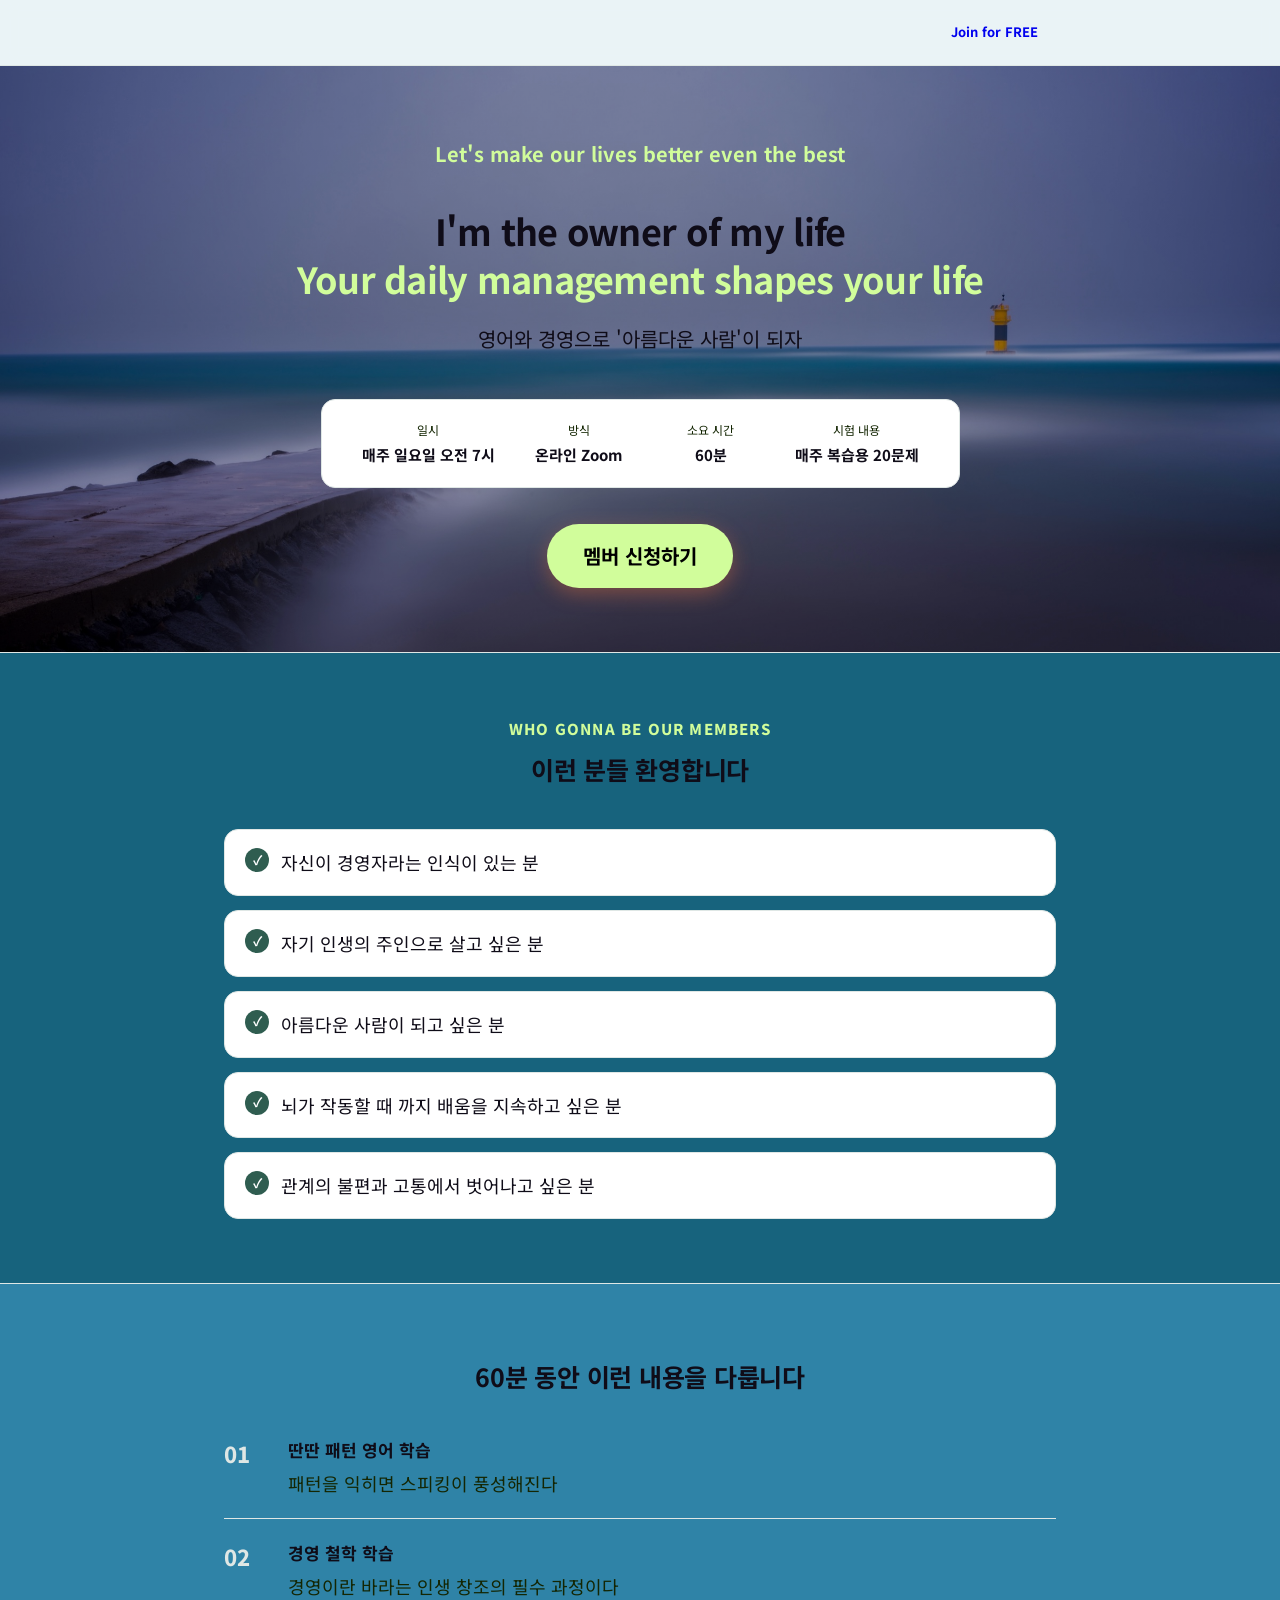
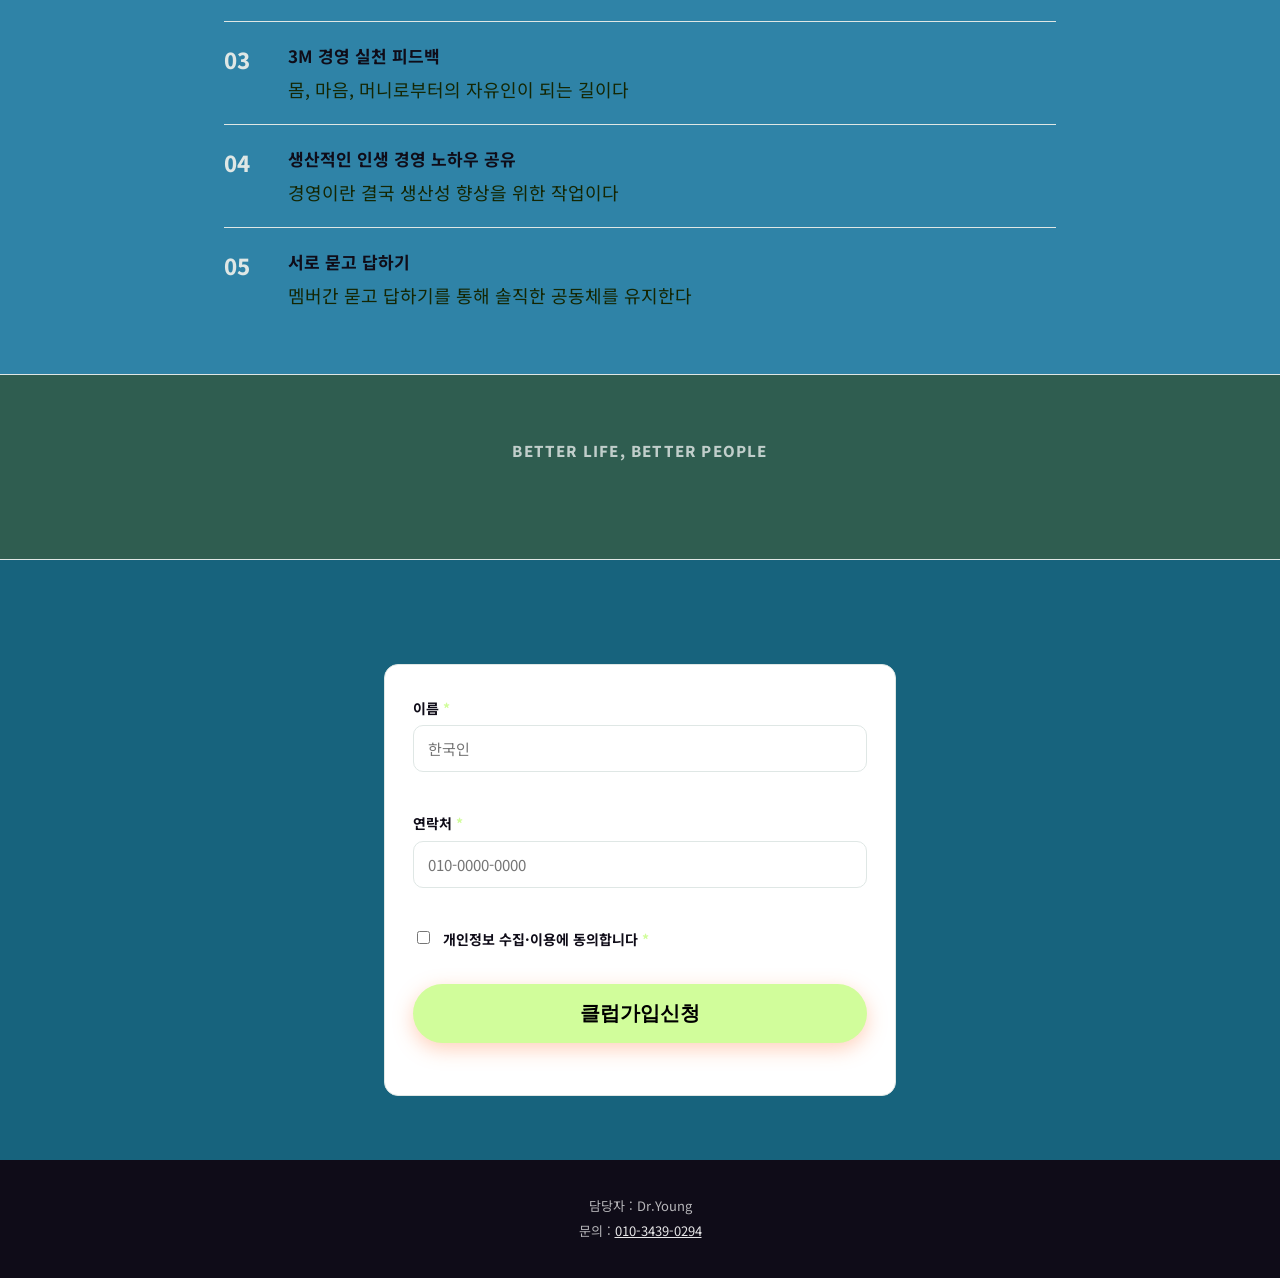
==== index.html @ 680d9d6c "Change name field placeholder to 한국인 Co-Authored-By: Claude Sonnet 5 <noreply@anthropic.com>" ====
<!DOCTYPE html>
<html lang="ko">
<head>
<meta charset="UTF-8">
<meta name="viewport" content="width=device-width, initial-scale=1.0">
<title>차곡차곡 AI 실전기 · 온라인 무료 설명회</title>
<meta name="description" content="고객경험 개선을 위한 6주 AI 실전 과정. 원리는 사람이 배우고, 실행은 AI로 빠르게.">
<link rel="stylesheet" href="styles.css">
</head>
<body>

<header class="topbar">
  <div class="container topbar-inner">
    <span class="logo" data-bind="site.logo">차곡차곡 AI 실전기</span>
    <a href="#apply-section" class="btn btn-small" data-bind="site.navCta">무료 신청하기</a>
  </div>
</header>

<main>

  <!-- 히어로 -->
  <section class="hero">
    <div class="container hero-inner">
      <p class="eyebrow" data-bind="hero.eyebrow">차곡차곡 AI 실전기 · 온라인 무료 설명회</p>
      <p class="tagline" data-bind="hero.tagline">A Practical AI Series for Real Business</p>
      <h1><span data-bind="hero.titleLine1">고객경험 개선을 위한</span><br><span class="highlight" data-bind="hero.titleHighlight">6주 AI 실전 과정</span></h1>
      <p class="hero-copy" data-bind="hero.copy">AI, 이제 '아는 것'을 넘어 '내 사업에 써먹는 것'으로</p>
      <p class="hero-sub" data-bind="hero.sub">원리는 사람이 배우고, 실행은 AI로 빠르게 — 진짜 결과물을 만드는 6주.</p>

      <div class="event-info">
        <div class="event-info-item">
          <span class="event-info-label">일시</span>
          <span class="event-info-value" data-bind="hero.eventDate">7월 28일 (화) 오후 8시</span>
        </div>
        <div class="event-info-item">
          <span class="event-info-label">방식</span>
          <span class="event-info-value" data-bind="hero.eventMode">온라인 Zoom</span>
        </div>
        <div class="event-info-item">
          <span class="event-info-label">소요 시간</span>
          <span class="event-info-value" data-bind="hero.eventDuration">약 60분 (Q&amp;A 포함)</span>
        </div>
        <div class="event-info-item">
          <span class="event-info-label" data-bind="hero.eventLabel4">시험 내용</span>
          <span class="event-info-value" data-bind="hero.eventValue4">매주 복습용 20문제</span>
        </div>
      </div>

      <a href="#apply-section" class="btn btn-primary btn-large" data-bind="hero.ctaText">무료 설명회 신청하기</a>
    </div>
  </section>

  <!-- Who is this for -->
  <section class="section who-section">
    <div class="container">
      <h2 class="section-title" data-bind="who.sectionTitle">Who is this for</h2>
      <p class="section-subtitle" data-bind="who.sectionSubtitle">이런 분들께 추천합니다</p>

      <ul class="check-list" id="who-list">
        <li><span class="check-icon">✓</span><span>AI를 자주 쓰지만, '내 일에 어떻게 써야 할지' 막막한 분</span></li>
        <li><span class="check-icon">✓</span><span>업무 자동화는 궁금하지만, 복잡한 자동화 툴은 부담스러운 분</span></li>
        <li><span class="check-icon">✓</span><span>배운 AI를 '실제 결과물'로 만들어 바로 써먹고 싶은 분</span></li>
        <li><span class="check-icon">✓</span><span>고객을 더 깊이 이해해, 다시 찾고 추천하게 만들고 싶은 분</span></li>
        <li><span class="check-icon">✓</span><span>광고비 없이 '고객경험'으로 차별화하고 싶은 분</span></li>
        <li><span class="check-icon">✓</span><span>신규 고객을 더 만들고 싶은데 무엇부터 손대야 할지 막막한 분</span></li>
      </ul>
    </div>
  </section>

  <!-- Agenda -->
  <section class="section agenda-section">
    <div class="container">
      <h2 class="section-title" data-bind="agenda.sectionTitle">Agenda</h2>
      <p class="section-subtitle" data-bind="agenda.sectionSubtitle">60분 동안 이런 내용을 다룹니다</p>

      <ol class="agenda-list" id="agenda-list">
        <li class="agenda-item">
          <span class="agenda-num">01</span>
          <div>
            <h3>왜 지금 'AI 경쟁력'인가?</h3>
            <p>AI를 일에 녹인 사업자와 아닌 사업자의 격차 — 왜 지금 시작해야 하는지</p>
          </div>
        </li>
        <li class="agenda-item">
          <span class="agenda-num">02</span>
          <div>
            <h3>설문으로 본 우리 200명</h3>
            <p>대부분 이미 AI를 쓰지만, 정작 '내 사업 적용'에서 막히는 이유</p>
          </div>
        </li>
        <li class="agenda-item">
          <span class="agenda-num">03</span>
          <div>
            <h3>6주 커리큘럼 어떻게 구성되는가?</h3>
            <p>고객이 알고·믿고·구매하고·다시 찾는 과정마다, AI로 만들 실전 결과물</p>
          </div>
        </li>
        <li class="agenda-item">
          <span class="agenda-num">04</span>
          <div>
            <h3>나에게 맞는 프로그램일까?</h3>
            <p>업종·규모별 적합성 — 내 사업에 바로 쓸 수 있는지 확인</p>
          </div>
        </li>
        <li class="agenda-item">
          <span class="agenda-num">05</span>
          <div>
            <h3>내 AI 수준으로 따라갈 수 있을까?</h3>
            <p>초급~중급 모두 대상. 버디·보충 영상·빈칸 템플릿으로 함께</p>
          </div>
        </li>
        <li class="agenda-item">
          <span class="agenda-num">06</span>
          <div>
            <h3>업무 자동화는 어디까지?</h3>
            <p>복붙 반자동 루틴부터 부분 자동 파이프라인까지, 현실적인 수준 안내</p>
          </div>
        </li>
        <li class="agenda-item">
          <span class="agenda-num">07</span>
          <div>
            <h3>현장 Q&amp;A</h3>
            <p>궁금한 점을 직접 질문하고 답을 듣는 시간</p>
          </div>
        </li>
      </ol>
    </div>
  </section>

  <!-- What makes it different -->
  <section class="section diff-section">
    <div class="container diff-inner">
      <h2 class="section-title" data-bind="diff.sectionTitle">What makes it different</h2>
      <p class="diff-copy" data-bind="diff.copy">'AI 버튼 누르는 법'을 알려주는 수업이 아닙니다. 고객이 다시 찾고, 매출로 이어지게 만드는 방법을 배우고, 그걸 AI로 빠르게 실행합니다.</p>
      <p class="diff-highlight" data-bind="diff.highlight">원리는 사람이 배우고, 실행은 AI로 빠르게.</p>
    </div>
  </section>

  <!-- 신청 섹션 -->
  <section class="section apply-section" id="apply-section">
    <div class="container apply-inner">
      <h2 class="section-title" data-bind="apply.sectionTitle">지금 신청하세요</h2>
      <p class="section-subtitle" data-bind="apply.sectionSubtitle">선착순 사전 신청 · 참가비 무료</p>

      <form id="apply-form" class="apply-form" novalidate>

        <div class="form-group">
          <label for="name">이름 <span class="required">*</span></label>
          <input type="text" id="name" name="name" required placeholder="한국인">
          <span class="error-msg" data-error-for="name"></span>
        </div>

        <div class="form-group">
          <label for="phone">연락처 <span class="required">*</span></label>
          <input type="tel" id="phone" name="phone" required placeholder="010-0000-0000">
          <span class="error-msg" data-error-for="phone"></span>
        </div>

        <div class="form-group form-group-checkbox">
          <label class="checkbox-label">
            <input type="checkbox" id="privacy" name="privacy" required>
            <span>개인정보 수집·이용에 동의합니다 <span class="required">*</span></span>
          </label>
          <span class="error-msg" data-error-for="privacy"></span>
        </div>

        <button type="submit" class="btn btn-primary btn-large btn-full" data-bind="apply.submitText">무료 설명회 신청 완료하기</button>
        <p class="form-note" data-bind="apply.note">신청 내용은 담당자 이메일로 안전하게 전달됩니다.</p>
      </form>

      <div id="success-message" class="success-message" hidden>
        <p class="success-icon">✓</p>
        <h3>신청이 완료되었습니다</h3>
        <p>입력하신 연락처로 곧 안내드리겠습니다. 감사합니다!</p>
      </div>
    </div>
  </section>

</main>

<footer class="footer">
  <div class="container footer-inner">
    <p class="footer-title" data-bind="footer.title">차곡차곡 AI 실전기</p>
    <p>담당자 : <span data-bind="footer.manager">위대한 경영자 허소미</span></p>
    <p>문의 : <a href="tel:010-5502-7553" id="footer-phone-link" data-bind="footer.phone">010-5502-7553</a></p>
  </div>
</footer>

<script src="content-loader.js"></script>
<script src="script.js"></script>
</body>
</html>
---- styles.css ----
/* ============================================
   수정 가이드
   - 색상: 아래 :root 변수만 바꾸면 전체 색상 변경
   - 폰트: --font-sans 값만 바꾸면 전체 폰트 변경
   - 텍스트 내용: index.html에서 직접 수정
   ============================================ */

:root {
  --color-bg: #ffffff;
  --color-bg-alt: #f7f5f2;
  --color-text: #1c1c1e;
  --color-text-muted: #6b6b70;
  --color-primary: #ff7a3d;
  --color-primary-dark: #e6631f;
  --color-accent: #2f5d50;
  --color-border: #e6e3de;
  --color-white: #ffffff;
  --color-button-text: #ffffff;
  --color-card-bg: #ffffff;
  --font-sans: -apple-system, BlinkMacSystemFont, "Pretendard", "Noto Sans KR", "Malgun Gothic", sans-serif;
  --radius: 14px;
  --max-width: 880px;
  --size-eyebrow: 14px;
  --size-hero-title: 36px;
  --size-hero-copy: 19px;
  --size-hero-sub: 15px;
  --size-section-title: 13px;
  --size-section-heading: 24px;
  --size-body: 15px;
  --size-button: 16px;
  --size-event-info: 14px;
}

* { box-sizing: border-box; }

[hidden] { display: none !important; }

html { scroll-behavior: smooth; }

body {
  margin: 0;
  font-family: var(--font-sans);
  color: var(--color-text);
  background: var(--color-bg);
  line-height: 1.6;
  -webkit-font-smoothing: antialiased;
}

/* 배경 사진은 히어로 영역에만 적용한다.
   body 전체에 적용하면 페이지 전체 높이만큼 이미지를 늘려야 해서
   매우 무거워지고 스크롤이 버벅인다. */
.hero.has-bg-image {
  background-image: linear-gradient(rgba(0, 0, 0, 0.35), rgba(0, 0, 0, 0.35)), var(--bg-image);
  background-size: cover;
  background-position: center;
  background-repeat: no-repeat;
}

.container {
  max-width: var(--max-width);
  margin: 0 auto;
  padding: 0 24px;
}

/* Topbar */
.topbar {
  position: sticky;
  top: 0;
  z-index: 100;
  background: rgba(255, 255, 255, 0.9);
  backdrop-filter: blur(8px);
  border-bottom: 1px solid var(--color-border);
}

.topbar-inner {
  display: flex;
  align-items: center;
  justify-content: space-between;
  padding-top: 14px;
  padding-bottom: 14px;
}

.logo {
  font-weight: 700;
  font-size: 15px;
  letter-spacing: -0.01em;
}

/* Buttons */
.btn {
  display: inline-block;
  border: none;
  border-radius: 999px;
  font-weight: 700;
  text-decoration: none;
  cursor: pointer;
  text-align: center;
  transition: transform 0.15s ease, box-shadow 0.15s ease, background 0.15s ease;
}

.btn-primary {
  background: var(--color-primary);
  color: var(--color-button-text);
  box-shadow: 0 6px 20px rgba(255, 122, 61, 0.35);
}

.btn-primary:hover {
  background: var(--color-primary-dark);
  transform: translateY(-1px);
}

.btn-small {
  padding: 8px 18px;
  font-size: 13px;
}

.btn-large {
  padding: 16px 36px;
  font-size: var(--size-button);
}

.btn-full {
  display: block;
  width: 100%;
}

/* Hero */
.hero {
  background: linear-gradient(180deg, var(--color-bg-alt) 0%, var(--color-bg) 100%);
  padding: 72px 0 64px;
  text-align: center;
}

.hero-inner {
  display: flex;
  flex-direction: column;
  align-items: center;
}

.eyebrow {
  font-size: var(--size-eyebrow);
  font-weight: 700;
  color: var(--color-primary);
  margin: 0 0 8px;
}

.tagline {
  font-size: 13px;
  color: var(--color-text-muted);
  letter-spacing: 0.02em;
  margin: 0 0 28px;
}

.hero h1 {
  font-size: var(--size-hero-title);
  line-height: 1.35;
  margin: 0 0 20px;
  letter-spacing: -0.02em;
}

.hero h1 .highlight {
  color: var(--color-primary);
}

.hero-copy {
  font-size: var(--size-hero-copy);
  margin: 0 0 8px;
}

.hero-sub {
  font-size: var(--size-hero-sub);
  color: var(--color-text-muted);
  margin: 0 0 36px;
}

.event-info {
  display: flex;
  flex-wrap: wrap;
  justify-content: center;
  gap: 12px;
  background: var(--color-card-bg);
  border: 1px solid var(--color-border);
  border-radius: var(--radius);
  padding: 20px 28px;
  margin-bottom: 36px;
}

.event-info-item {
  display: flex;
  flex-direction: column;
  align-items: center;
  min-width: 120px;
  padding: 0 12px;
}

.event-info-label {
  font-size: 12px;
  color: var(--color-text-muted);
  margin-bottom: 4px;
}

.event-info-value {
  font-size: var(--size-event-info);
  font-weight: 700;
}

/* Sections */
.section {
  padding: 64px 0;
  border-top: 1px solid var(--color-border);
}

.section-title {
  font-size: var(--size-section-title);
  font-weight: 800;
  letter-spacing: 0.08em;
  text-transform: uppercase;
  color: var(--color-primary);
  margin: 0 0 8px;
  text-align: center;
}

.section-subtitle {
  font-size: var(--size-section-heading);
  font-weight: 700;
  text-align: center;
  margin: 0 0 40px;
  letter-spacing: -0.01em;
}

/* Who is this for */
.who-section {
  background: var(--color-bg-alt);
}

.check-list {
  list-style: none;
  margin: 0;
  padding: 0;
  display: grid;
  gap: 14px;
}

.check-list li {
  display: flex;
  align-items: flex-start;
  gap: 12px;
  background: var(--color-card-bg);
  border: 1px solid var(--color-border);
  border-radius: var(--radius);
  padding: 18px 20px;
  font-size: var(--size-body);
}

.check-icon {
  flex: none;
  width: 24px;
  height: 24px;
  border-radius: 50%;
  background: var(--color-accent);
  color: var(--color-white);
  font-size: 13px;
  font-weight: 700;
  display: flex;
  align-items: center;
  justify-content: center;
}

/* Agenda */
.agenda-list {
  list-style: none;
  margin: 0;
  padding: 0;
  display: grid;
  gap: 20px;
}

.agenda-item {
  display: flex;
  gap: 20px;
  align-items: flex-start;
  padding-bottom: 20px;
  border-bottom: 1px solid var(--color-border);
}

.agenda-item:last-child {
  border-bottom: none;
  padding-bottom: 0;
}

.agenda-num {
  flex: none;
  font-size: 22px;
  font-weight: 800;
  color: var(--color-border);
  font-variant-numeric: tabular-nums;
  min-width: 44px;
}

.agenda-item h3 {
  margin: 0 0 6px;
  font-size: 17px;
}

.agenda-item p {
  margin: 0;
  color: var(--color-text-muted);
  font-size: var(--size-body);
}

/* Diff section */
.diff-section {
  background: var(--color-accent);
  color: var(--color-white);
  text-align: center;
}

.diff-section .section-title {
  color: rgba(255, 255, 255, 0.7);
}

.diff-inner {
  max-width: 640px;
}

.diff-copy {
  font-size: var(--size-body);
  line-height: 1.7;
  margin: 0 0 32px;
}

.diff-highlight {
  font-size: clamp(18px, 3vw, 22px);
  font-weight: 700;
  margin: 0;
}

.diff-highlight .accent {
  color: var(--color-primary);
}

/* Apply section */
.apply-section {
  background: var(--color-bg-alt);
}

.apply-inner {
  max-width: 560px;
}

.apply-form {
  background: var(--color-card-bg);
  border: 1px solid var(--color-border);
  border-radius: var(--radius);
  padding: 32px 28px;
  display: grid;
  gap: 20px;
}

.form-group {
  display: grid;
  gap: 6px;
}

.form-group label {
  font-size: 14px;
  font-weight: 700;
}

.required {
  color: var(--color-primary);
}

.form-group input[type="text"],
.form-group input[type="tel"],
.form-group input[type="email"],
.form-group select,
.form-group textarea {
  width: 100%;
  padding: 12px 14px;
  border: 1px solid var(--color-border);
  border-radius: 10px;
  font-size: 15px;
  font-family: inherit;
  color: var(--color-text);
  background: var(--color-card-bg);
}

.form-group input:focus,
.form-group select:focus,
.form-group textarea:focus {
  outline: none;
  border-color: var(--color-primary);
  box-shadow: 0 0 0 3px rgba(255, 122, 61, 0.15);
}

.form-group textarea {
  resize: vertical;
}

.form-group.invalid input,
.form-group.invalid select {
  border-color: #e0453c;
}

.error-msg {
  font-size: 12px;
  color: #e0453c;
  min-height: 14px;
  display: block;
}

.form-group-checkbox {
  display: block;
}

.checkbox-label {
  display: flex;
  align-items: flex-start;
  gap: 10px;
  font-size: 14px;
  font-weight: 400;
  cursor: pointer;
}

.checkbox-label input {
  margin-top: 3px;
}

.form-note {
  text-align: center;
  font-size: 12px;
  color: var(--color-text-muted);
  margin: 0;
}

.success-message {
  text-align: center;
  background: var(--color-card-bg);
  border: 1px solid var(--color-border);
  border-radius: var(--radius);
  padding: 48px 28px;
}

.success-icon {
  width: 48px;
  height: 48px;
  line-height: 48px;
  border-radius: 50%;
  background: var(--color-accent);
  color: var(--color-white);
  font-size: 22px;
  margin: 0 auto 16px;
}

.success-message h3 {
  margin: 0 0 8px;
  font-size: 20px;
}

.success-message p:last-child {
  color: var(--color-text-muted);
  margin: 0;
}

/* Footer */
.footer {
  background: var(--color-text);
  color: rgba(255, 255, 255, 0.7);
  padding: 32px 0;
  text-align: center;
  font-size: 13px;
}

.footer-title {
  color: var(--color-white);
  font-weight: 700;
  margin: 0 0 8px;
}

.footer p {
  margin: 4px 0;
}

.footer a {
  color: rgba(255, 255, 255, 0.9);
}

@media (max-width: 600px) {
  .event-info {
    flex-direction: column;
    gap: 16px;
  }
  .apply-form {
    padding: 24px 20px;
  }
}
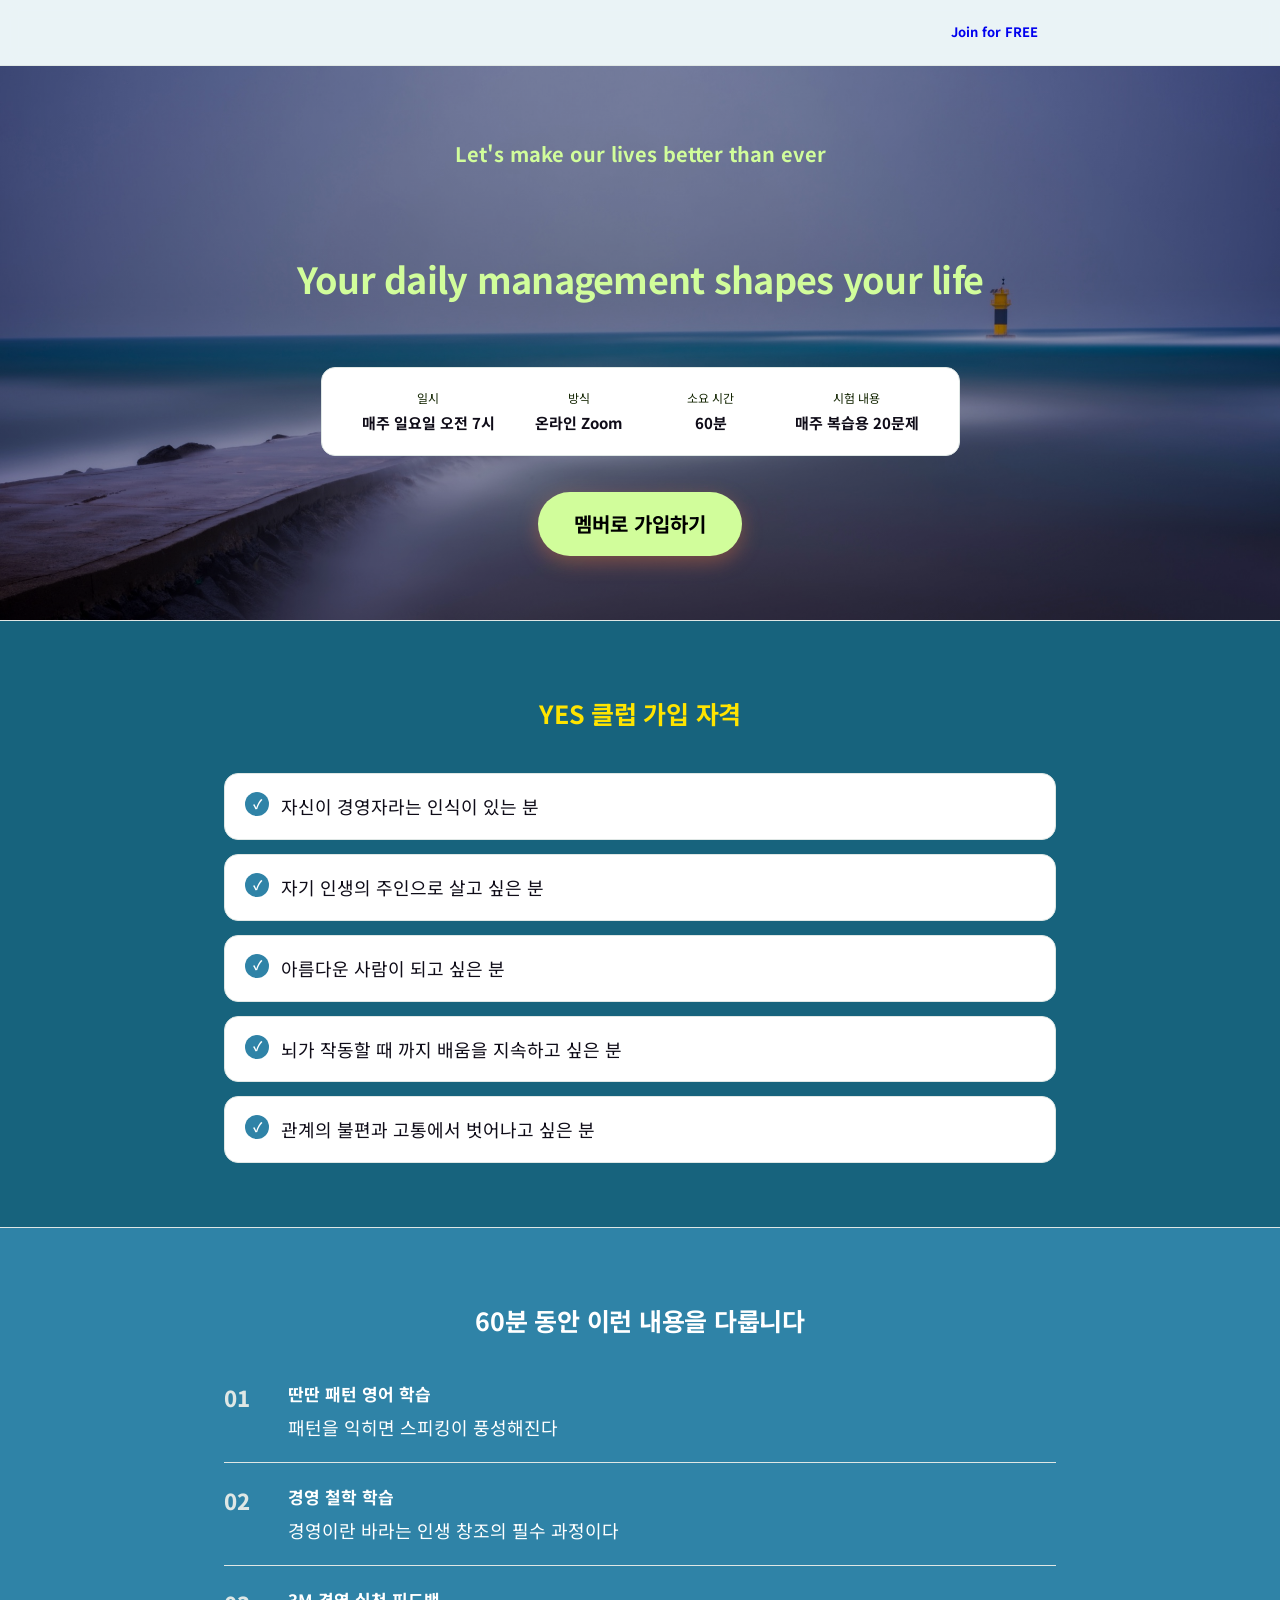
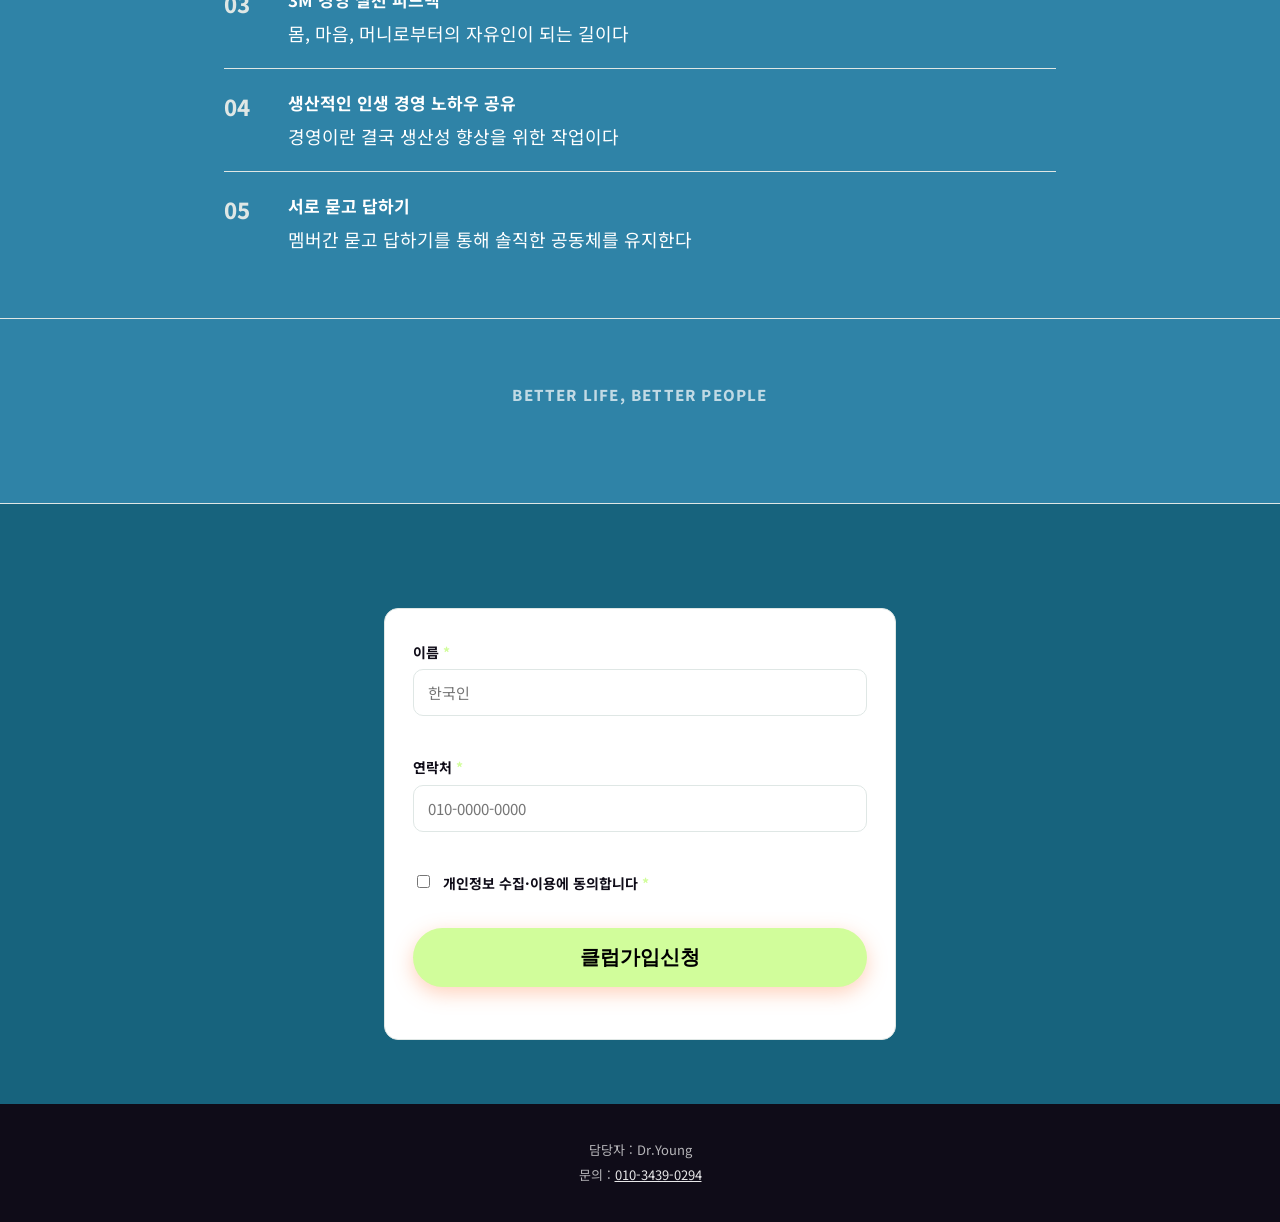
==== commit f91684c0: "Update page title and OG tags to YES CLUB branding The static <title>/OG tags were still the old eve" ====
--- a/index.html
+++ b/index.html
@@ -3,8 +3,10 @@
 <head>
 <meta charset="UTF-8">
 <meta name="viewport" content="width=device-width, initial-scale=1.0">
-<title>차곡차곡 AI 실전기 · 온라인 무료 설명회</title>
-<meta name="description" content="고객경험 개선을 위한 6주 AI 실전 과정. 원리는 사람이 배우고, 실행은 AI로 빠르게.">
+<title>YES CLUB 가입</title>
+<meta name="description" content="YES CLUB 멤버 가입 안내">
+<meta property="og:title" content="YES CLUB 가입">
+<meta property="og:description" content="YES CLUB 멤버 가입 안내">
 <link rel="stylesheet" href="styles.css">
 </head>
 <body>
--- a/styles.css
+++ b/styles.css
@@ -233,6 +233,10 @@
   background: var(--color-bg-alt);
 }
 
+.who-section .section-subtitle {
+  color: #ffe400;
+}
+
 .check-list {
   list-style: none;
   margin: 0;
@@ -300,12 +304,19 @@
 .agenda-item h3 {
   margin: 0 0 6px;
   font-size: 17px;
+  color: #ffffff;
 }
 
 .agenda-item p {
   margin: 0;
-  color: var(--color-text-muted);
+  color: #ffffff;
   font-size: var(--size-body);
+}
+
+/* agenda-section은 카드 없이 페이지 배경 위에 바로 놓이므로
+   제목도 함께 흰색으로 맞춘다. */
+.agenda-section .section-subtitle {
+  color: #ffffff;
 }
 
 /* Diff section */
